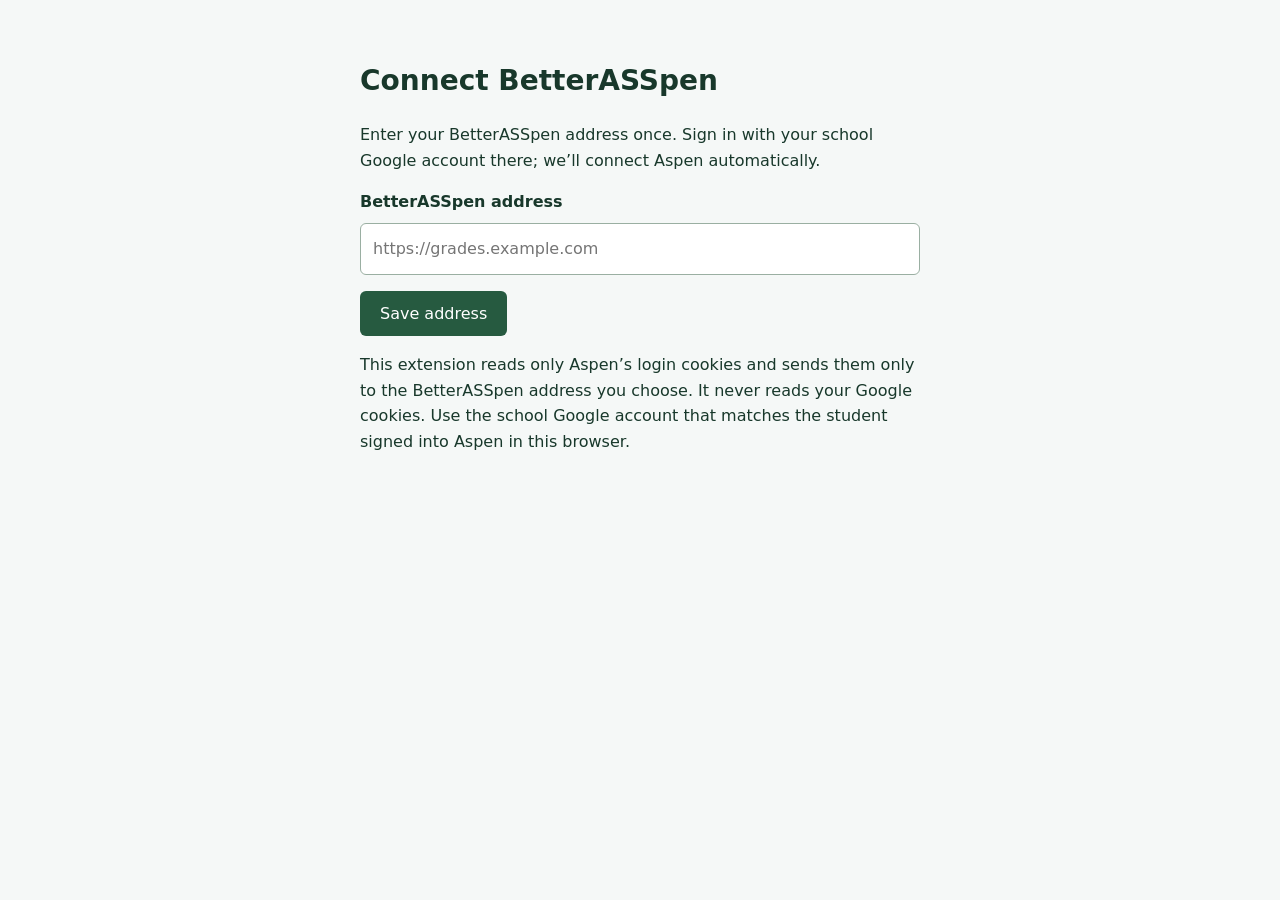
==== extension/chromium/options.html @ 19efc6e3 "update" ====
<!doctype html>
<html lang="en"><head><meta charset="utf-8"><title>BetterASSpen Connect</title><link rel="stylesheet" href="options.css"><script src="options.js" defer></script></head>
<body><main><h1>Connect BetterASSpen</h1><p>Enter your BetterASSpen address once. Sign in with your school Google account there; we’ll connect Aspen automatically.</p><form><label for="origin">BetterASSpen address</label><input id="origin" type="url" placeholder="https://grades.example.com" required><button>Save address</button></form><p id="status" role="status"></p><p>This extension reads only Aspen’s login cookies and sends them only to the BetterASSpen address you choose. It never reads your Google cookies. Use the school Google account that matches the student signed into Aspen in this browser.</p></main></body></html>
---- extension/chromium/options.css ----
body { font: 16px/1.6 system-ui, sans-serif; color: #18382b; background: #f5f8f7; padding: 32px; }
main { max-width: 560px; margin: auto; }
h1 { font-size: 28px; }
label { display: block; font-weight: 600; }
input { box-sizing: border-box; width: 100%; margin: 8px 0 16px; padding: 12px; border: 1px solid #9aafa2; border-radius: 6px; font: inherit; }
button { background: #265a40; color: white; border: 0; border-radius: 6px; padding: 10px 20px; font: inherit; cursor: pointer; }
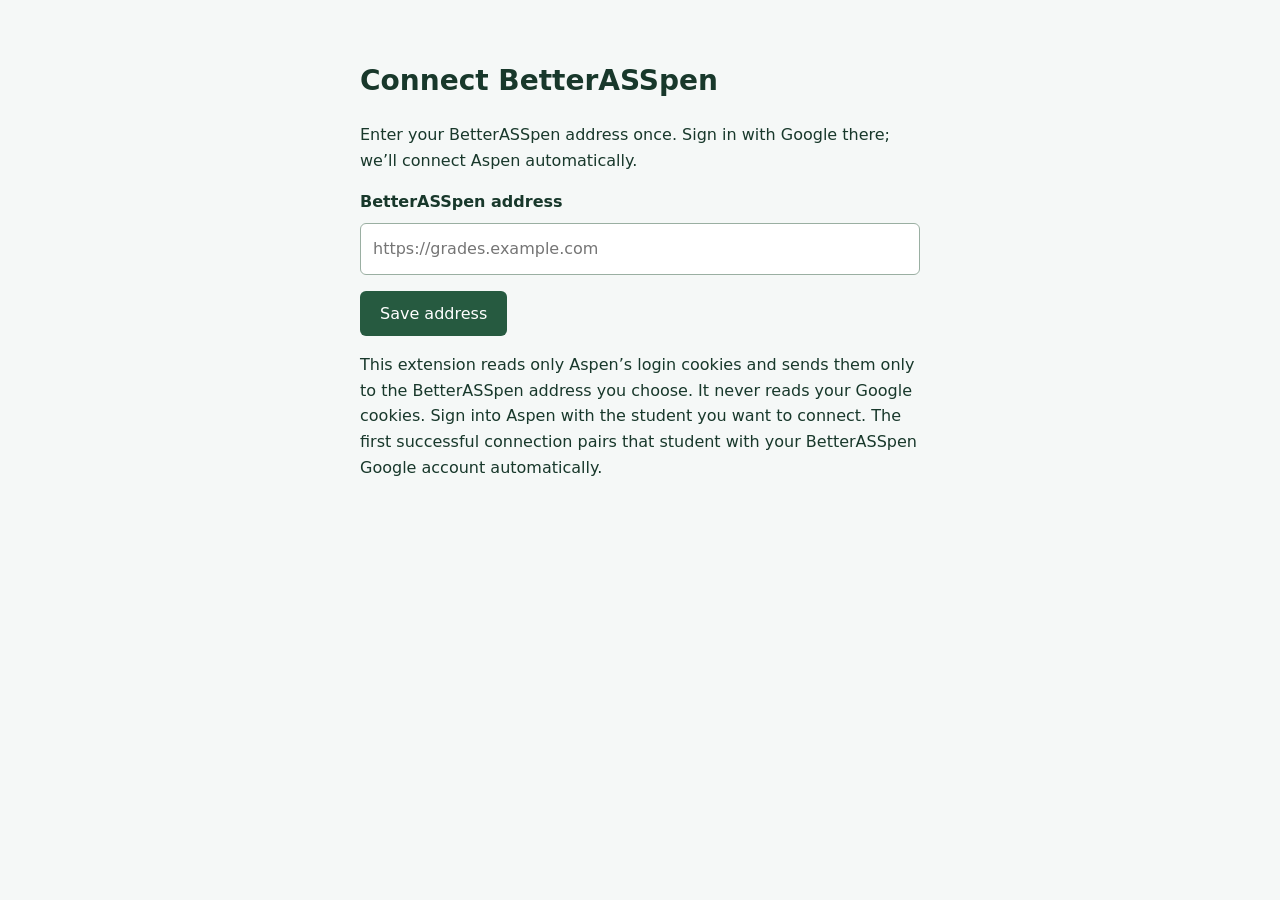
==== commit effde8b3: "update" ====
--- a/extension/chromium/options.html
+++ b/extension/chromium/options.html
@@ -1,3 +1,3 @@
 <!doctype html>
 <html lang="en"><head><meta charset="utf-8"><title>BetterASSpen Connect</title><link rel="stylesheet" href="options.css"><script src="options.js" defer></script></head>
-<body><main><h1>Connect BetterASSpen</h1><p>Enter your BetterASSpen address once. Sign in with your school Google account there; we’ll connect Aspen automatically.</p><form><label for="origin">BetterASSpen address</label><input id="origin" type="url" placeholder="https://grades.example.com" required><button>Save address</button></form><p id="status" role="status"></p><p>This extension reads only Aspen’s login cookies and sends them only to the BetterASSpen address you choose. It never reads your Google cookies. Use the school Google account that matches the student signed into Aspen in this browser.</p></main></body></html>
+<body><main><h1>Connect BetterASSpen</h1><p>Enter your BetterASSpen address once. Sign in with Google there; we’ll connect Aspen automatically.</p><form><label for="origin">BetterASSpen address</label><input id="origin" type="url" placeholder="https://grades.example.com" required><button>Save address</button></form><p id="status" role="status"></p><p>This extension reads only Aspen’s login cookies and sends them only to the BetterASSpen address you choose. It never reads your Google cookies. Sign into Aspen with the student you want to connect. The first successful connection pairs that student with your BetterASSpen Google account automatically.</p></main></body></html>
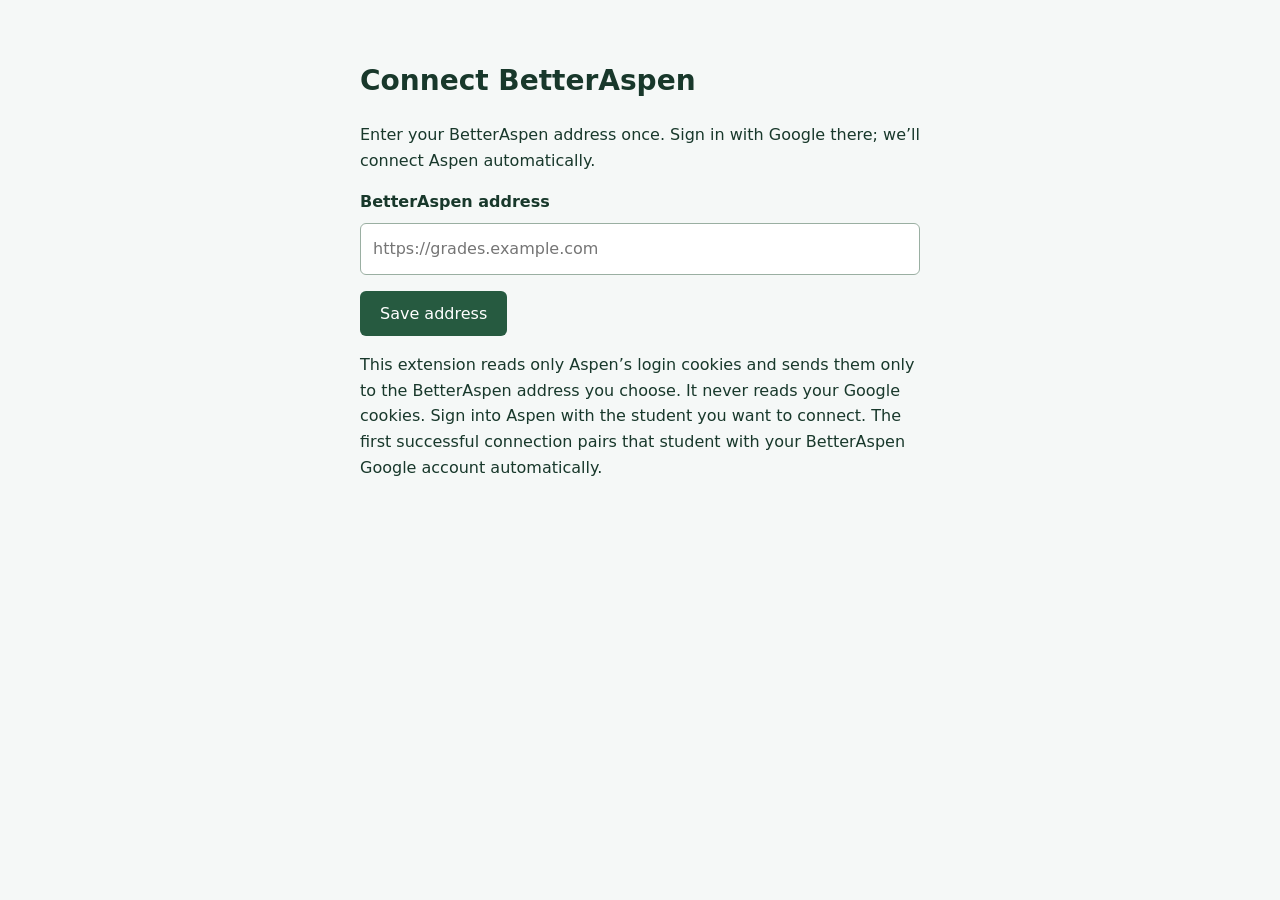
==== commit ae3cd3c9: "change name" ====
--- a/extension/chromium/options.html
+++ b/extension/chromium/options.html
@@ -1,3 +1,3 @@
 <!doctype html>
-<html lang="en"><head><meta charset="utf-8"><title>BetterASSpen Connect</title><link rel="stylesheet" href="options.css"><script src="options.js" defer></script></head>
-<body><main><h1>Connect BetterASSpen</h1><p>Enter your BetterASSpen address once. Sign in with Google there; we’ll connect Aspen automatically.</p><form><label for="origin">BetterASSpen address</label><input id="origin" type="url" placeholder="https://grades.example.com" required><button>Save address</button></form><p id="status" role="status"></p><p>This extension reads only Aspen’s login cookies and sends them only to the BetterASSpen address you choose. It never reads your Google cookies. Sign into Aspen with the student you want to connect. The first successful connection pairs that student with your BetterASSpen Google account automatically.</p></main></body></html>
+<html lang="en"><head><meta charset="utf-8"><title>BetterAspen Connect</title><link rel="stylesheet" href="options.css"><script src="options.js" defer></script></head>
+<body><main><h1>Connect BetterAspen</h1><p>Enter your BetterAspen address once. Sign in with Google there; we’ll connect Aspen automatically.</p><form><label for="origin">BetterAspen address</label><input id="origin" type="url" placeholder="https://grades.example.com" required><button>Save address</button></form><p id="status" role="status"></p><p>This extension reads only Aspen’s login cookies and sends them only to the BetterAspen address you choose. It never reads your Google cookies. Sign into Aspen with the student you want to connect. The first successful connection pairs that student with your BetterAspen Google account automatically.</p></main></body></html>
